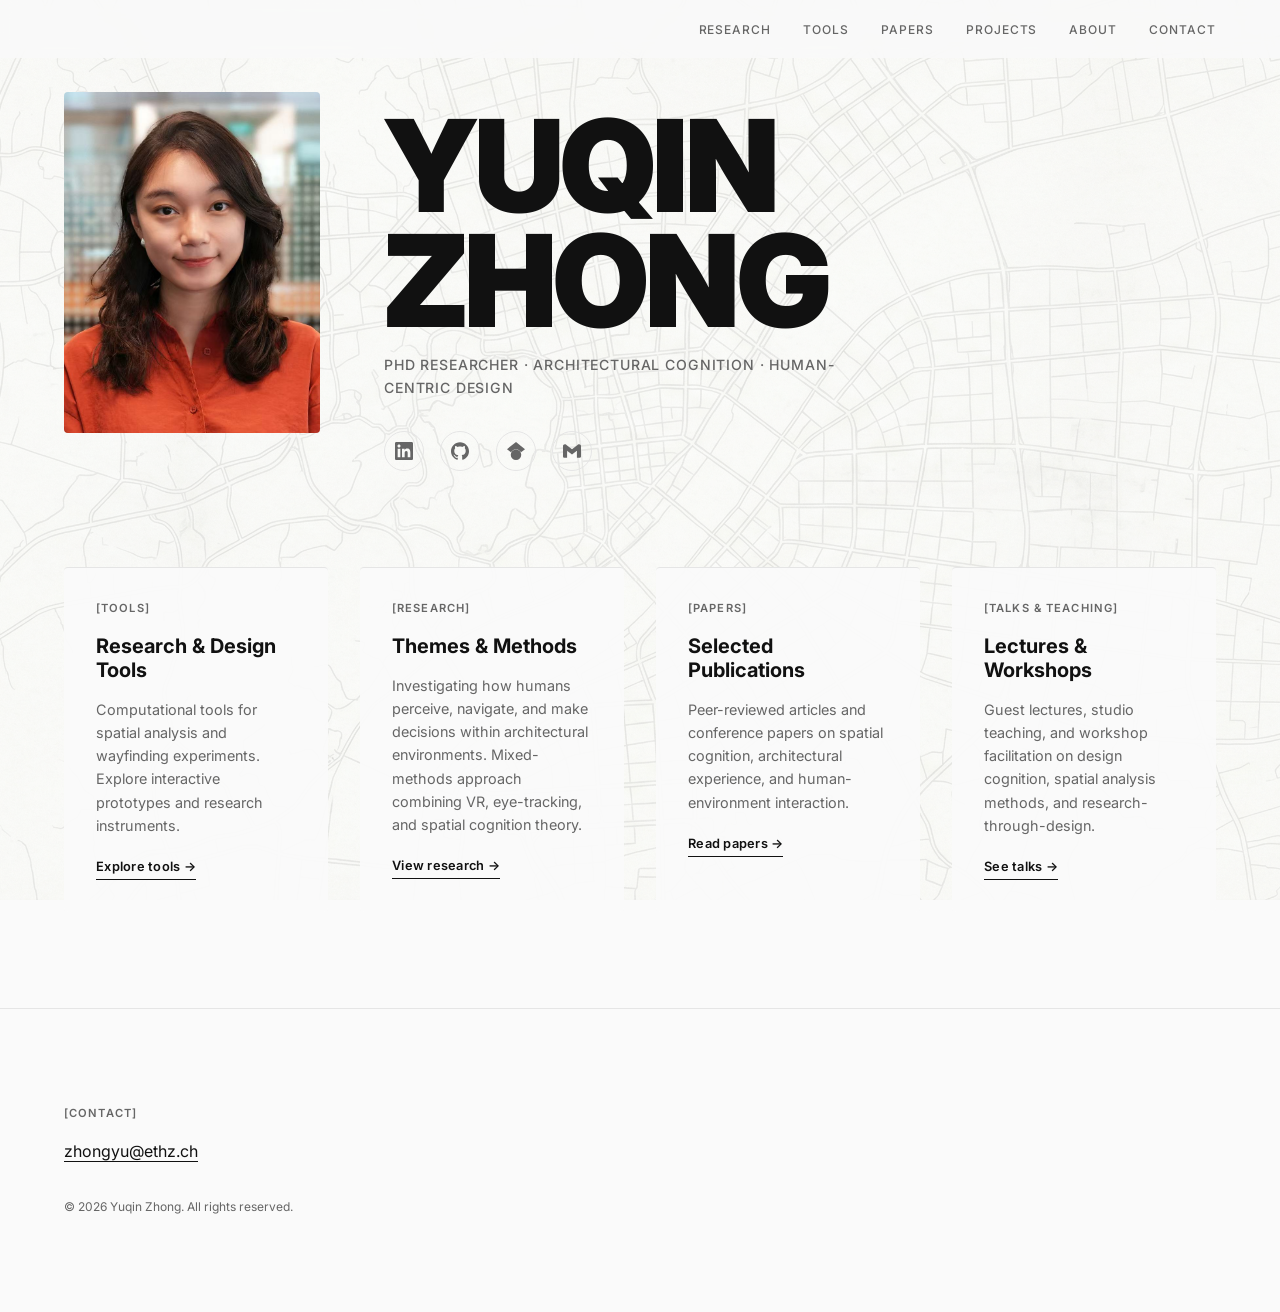
==== index.html @ dbccfb8b "Initial commit: Personal portfolio website" ====
<!DOCTYPE html>
<html lang="en">

<head>
    <meta charset="UTF-8">
    <meta name="viewport" content="width=device-width, initial-scale=1.0">
    <meta name="description"
        content="Yuqin Zhong — PhD Researcher in Architectural Cognition and Human-Centric Spatial Analysis">
    <title>Yuqin Zhong | PhD Researcher</title>

    <!-- Fonts -->
    <link rel="preconnect" href="https://fonts.googleapis.com">
    <link rel="preconnect" href="https://fonts.gstatic.com" crossorigin>
    <link href="https://fonts.googleapis.com/css2?family=Inter:wght@400;500;600;800;900&display=swap" rel="stylesheet">

    <link rel="stylesheet" href="styles.css">
</head>

<body>
    <!-- Map Background Overlay -->
    <div class="map-bg" aria-hidden="true"></div>

    <!-- Navigation -->
    <header class="site-header">
        <nav class="nav">
            <button class="nav-toggle" aria-label="Toggle navigation" aria-expanded="false">
                <span class="nav-toggle-bar"></span>
                <span class="nav-toggle-bar"></span>
                <span class="nav-toggle-bar"></span>
            </button>
            <ul class="nav-list">
                <li><a href="#research">Research</a></li>
                <li><a href="#tools">Tools</a></li>
                <li><a href="#papers">Papers</a></li>
                <li><a href="#projects">Projects</a></li>
                <li><a href="#about">About</a></li>
                <li><a href="#contact">Contact</a></li>
            </ul>
        </nav>
    </header>

    <!-- Hero Section -->
    <section class="hero">
        <div class="hero-content">
            <div class="hero-portrait">
                <img src="assets/portrait.jpg" alt="Yuqin Zhong portrait" class="portrait-img">
            </div>
            <div class="hero-text">
                <h1 class="hero-title">YUQIN<br>ZHONG</h1>
                <p class="hero-tagline">PhD Researcher · Architectural Cognition · Human-Centric Design</p>
                <!-- Social Links -->
                <div class="social-links">
                    <a href="https://www.linkedin.com/in/yuqin-zhong-539b4711b/" target="_blank" rel="noopener"
                        aria-label="LinkedIn" class="social-link">
                        <svg viewBox="0 0 24 24" fill="currentColor" width="20" height="20">
                            <path
                                d="M20.447 20.452h-3.554v-5.569c0-1.328-.027-3.037-1.852-3.037-1.853 0-2.136 1.445-2.136 2.939v5.667H9.351V9h3.414v1.561h.046c.477-.9 1.637-1.85 3.37-1.85 3.601 0 4.267 2.37 4.267 5.455v6.286zM5.337 7.433c-1.144 0-2.063-.926-2.063-2.065 0-1.138.92-2.063 2.063-2.063 1.14 0 2.064.925 2.064 2.063 0 1.139-.925 2.065-2.064 2.065zm1.782 13.019H3.555V9h3.564v11.452zM22.225 0H1.771C.792 0 0 .774 0 1.729v20.542C0 23.227.792 24 1.771 24h20.451C23.2 24 24 23.227 24 22.271V1.729C24 .774 23.2 0 22.222 0h.003z" />
                        </svg>
                    </a>
                    <a href="https://github.com/yuqin-z" target="_blank" rel="noopener" aria-label="GitHub"
                        class="social-link">
                        <svg viewBox="0 0 24 24" fill="currentColor" width="20" height="20">
                            <path
                                d="M12 .297c-6.63 0-12 5.373-12 12 0 5.303 3.438 9.8 8.205 11.385.6.113.82-.258.82-.577 0-.285-.01-1.04-.015-2.04-3.338.724-4.042-1.61-4.042-1.61C4.422 18.07 3.633 17.7 3.633 17.7c-1.087-.744.084-.729.084-.729 1.205.084 1.838 1.236 1.838 1.236 1.07 1.835 2.809 1.305 3.495.998.108-.776.417-1.305.76-1.605-2.665-.3-5.466-1.332-5.466-5.93 0-1.31.465-2.38 1.235-3.22-.135-.303-.54-1.523.105-3.176 0 0 1.005-.322 3.3 1.23.96-.267 1.98-.399 3-.405 1.02.006 2.04.138 3 .405 2.28-1.552 3.285-1.23 3.285-1.23.645 1.653.24 2.873.12 3.176.765.84 1.23 1.91 1.23 3.22 0 4.61-2.805 5.625-5.475 5.92.42.36.81 1.096.81 2.22 0 1.606-.015 2.896-.015 3.286 0 .315.21.69.825.57C20.565 22.092 24 17.592 24 12.297c0-6.627-5.373-12-12-12" />
                        </svg>
                    </a>
                    <a href="https://scholar.google.com/citations?user=FOmfnWUAAAAJ&hl=en" target="_blank"
                        rel="noopener" aria-label="Google Scholar" class="social-link">
                        <svg viewBox="0 0 24 24" fill="currentColor" width="20" height="20">
                            <path
                                d="M5.242 13.769L0 9.5 12 0l12 9.5-5.242 4.269C17.548 11.249 14.978 9.5 12 9.5c-2.977 0-5.548 1.748-6.758 4.269zM12 10a7 7 0 1 0 0 14 7 7 0 0 0 0-14z" />
                        </svg>
                    </a>
                    <a href="mailto:zhongyu@ethz.ch" aria-label="Email" class="social-link">
                        <svg viewBox="0 0 24 24" fill="currentColor" width="20" height="20">
                            <path
                                d="M24 5.457v13.909c0 .904-.732 1.636-1.636 1.636h-3.819V11.73L12 16.64l-6.545-4.91v9.273H1.636A1.636 1.636 0 0 1 0 19.366V5.457c0-2.023 2.309-3.178 3.927-1.964L5.455 4.64 12 9.548l6.545-4.91 1.528-1.145C21.69 2.28 24 3.434 24 5.457z" />
                        </svg>
                    </a>
                </div>
            </div>
        </div>
    </section>

    <!-- Content Grid -->
    <section class="content-section">
        <div class="content-grid">
            <!-- Tools -->
            <article class="card" id="tools">
                <span class="card-label">[Tools]</span>
                <h2 class="card-title">Research & Design Tools</h2>
                <p class="card-text">Computational tools for spatial analysis and wayfinding experiments. Explore
                    interactive prototypes and research instruments.</p>
                <a href="#" class="card-link">Explore tools →</a>
            </article>

            <!-- Research -->
            <article class="card" id="research">
                <span class="card-label">[Research]</span>
                <h2 class="card-title">Themes & Methods</h2>
                <p class="card-text">Investigating how humans perceive, navigate, and make decisions within
                    architectural environments. Mixed-methods approach combining VR, eye-tracking, and spatial cognition
                    theory.</p>
                <a href="#" class="card-link">View research →</a>
            </article>

            <!-- Papers -->
            <article class="card" id="papers">
                <span class="card-label">[Papers]</span>
                <h2 class="card-title">Selected Publications</h2>
                <p class="card-text">Peer-reviewed articles and conference papers on spatial cognition, architectural
                    experience, and human-environment interaction.</p>
                <a href="#" class="card-link">Read papers →</a>
            </article>

            <!-- Talks / Teaching -->
            <article class="card" id="projects">
                <span class="card-label">[Talks & Teaching]</span>
                <h2 class="card-title">Lectures & Workshops</h2>
                <p class="card-text">Guest lectures, studio teaching, and workshop facilitation on design cognition,
                    spatial analysis methods, and research-through-design.</p>
                <a href="#" class="card-link">See talks →</a>
            </article>
        </div>
    </section>

    <!-- Footer -->
    <footer class="site-footer" id="contact">
        <div class="footer-content">
            <span class="footer-label">[Contact]</span>
            <p class="footer-text">
                <a href="mailto:zhongyu@ethz.ch">zhongyu@ethz.ch</a>
            </p>
            <p class="footer-copyright">© 2026 Yuqin Zhong. All rights reserved.</p>
        </div>
    </footer>

    <script src="script.js"></script>
</body>

</html>
---- styles.css ----
/* ==========================================================================
   YUQIN ZHONG — ACADEMIC HOMEPAGE
   Brutalist / Swiss Editorial Design
   ========================================================================== */

/* --------------------------------------------------------------------------
   CSS CUSTOM PROPERTIES
   -------------------------------------------------------------------------- */
:root {
    /* Colors */
    --color-bg: #FAFAFA;
    --color-text: #111111;
    --color-text-muted: #666666;
    --color-divider: #E5E5E5;
    --color-accent: #111111;

    /* Typography */
    --font-primary: 'Inter', -apple-system, BlinkMacSystemFont, 'Segoe UI', Roboto, sans-serif;

    /* Spacing */
    --space-xs: 0.5rem;
    --space-sm: 1rem;
    --space-md: 2rem;
    --space-lg: 4rem;
    --space-xl: 6rem;

    /* Layout */
    --max-width: 1400px;
    --gutter: clamp(1.5rem, 5vw, 4rem);
}

/* --------------------------------------------------------------------------
   RESET & BASE
   -------------------------------------------------------------------------- */
*,
*::before,
*::after {
    box-sizing: border-box;
    margin: 0;
    padding: 0;
}

html {
    font-size: 16px;
    scroll-behavior: smooth;
}

body {
    font-family: var(--font-primary);
    font-size: 1rem;
    line-height: 1.6;
    color: var(--color-text);
    background-color: var(--color-bg);
    -webkit-font-smoothing: antialiased;
    -moz-osx-font-smoothing: grayscale;
    position: relative;
}

a {
    color: inherit;
    text-decoration: none;
}

img {
    max-width: 100%;
    height: auto;
    display: block;
}

/* --------------------------------------------------------------------------
   FULL-PAGE MAP BACKGROUND
   -------------------------------------------------------------------------- */
.map-bg {
    position: fixed;
    inset: 0;
    background-image: url('assets/map-texture.png');
    background-size: cover;
    background-position: center;
    background-repeat: no-repeat;
    opacity: 0.4;
    pointer-events: none;
    z-index: -1;
}

/* --------------------------------------------------------------------------
   HEADER & NAVIGATION
   -------------------------------------------------------------------------- */
.site-header {
    position: fixed;
    top: 0;
    right: 0;
    left: 0;
    z-index: 1000;
    padding: var(--space-sm) var(--gutter);
    background: rgba(250, 250, 250, 0.85);
    backdrop-filter: blur(8px);
}

.nav {
    display: flex;
    justify-content: flex-end;
    align-items: center;
    max-width: var(--max-width);
    margin: 0 auto;
}

.nav-list {
    display: flex;
    gap: var(--space-md);
    list-style: none;
}

.nav-list a {
    font-size: 0.75rem;
    font-weight: 500;
    letter-spacing: 0.08em;
    text-transform: uppercase;
    color: var(--color-text-muted);
    transition: color 0.2s ease;
}

.nav-list a:hover {
    color: var(--color-text);
}

/* Mobile nav toggle */
.nav-toggle {
    display: none;
    flex-direction: column;
    gap: 5px;
    background: none;
    border: none;
    cursor: pointer;
    padding: 8px;
}

.nav-toggle-bar {
    display: block;
    width: 24px;
    height: 2px;
    background: var(--color-text);
    transition: transform 0.3s ease, opacity 0.3s ease;
}

/* --------------------------------------------------------------------------
   HERO SECTION
   -------------------------------------------------------------------------- */
.hero {
    position: relative;
    padding: calc(60px + var(--space-md)) var(--gutter) var(--space-md);
}

.hero-content {
    display: flex;
    align-items: flex-start;
    gap: var(--space-lg);
    max-width: var(--max-width);
    margin: 0 auto;
}

.hero-portrait {
    flex-shrink: 0;
    width: 20vw;
    max-width: 280px;
    min-width: 160px;
}

.portrait-img {
    width: 100%;
    aspect-ratio: 3 / 4;
    object-fit: cover;
    border-radius: 4px;
    background: var(--color-divider);
}

.hero-text {
    flex: 1;
    padding-top: var(--space-sm);
}

.hero-title {
    font-size: clamp(3rem, 10vw, 8rem);
    font-weight: 900;
    line-height: 0.9;
    letter-spacing: -0.03em;
    margin-bottom: var(--space-sm);
}

.hero-tagline {
    font-size: clamp(0.8rem, 1.1vw, 0.95rem);
    font-weight: 500;
    letter-spacing: 0.06em;
    text-transform: uppercase;
    color: var(--color-text-muted);
    max-width: 500px;
    margin-bottom: var(--space-md);
}

/* --------------------------------------------------------------------------
   SOCIAL LINKS
   -------------------------------------------------------------------------- */
.social-links {
    display: flex;
    gap: var(--space-sm);
    margin-top: var(--space-sm);
}

.social-link {
    display: flex;
    align-items: center;
    justify-content: center;
    width: 40px;
    height: 40px;
    border-radius: 50%;
    background: transparent;
    border: 1px solid var(--color-divider);
    color: var(--color-text-muted);
    transition: all 0.2s ease;
}

.social-link:hover {
    background: var(--color-text);
    color: var(--color-bg);
    border-color: var(--color-text);
}

.social-link svg {
    width: 18px;
    height: 18px;
}

/* --------------------------------------------------------------------------
   CONTENT SECTION & GRID
   -------------------------------------------------------------------------- */
.content-section {
    position: relative;
    padding: var(--space-lg) var(--gutter) var(--space-xl);
}

.content-grid {
    display: grid;
    grid-template-columns: repeat(4, 1fr);
    gap: var(--space-md);
    max-width: var(--max-width);
    margin: 0 auto;
}

/* --------------------------------------------------------------------------
   CARDS
   -------------------------------------------------------------------------- */
.card {
    position: relative;
    padding: var(--space-md);
    background: rgba(250, 250, 250, 0.95);
    border-radius: 4px;
    border-top: 1px solid var(--color-divider);
    transition: transform 0.3s ease, box-shadow 0.3s ease;
}

.card:hover {
    transform: translateY(-4px);
    box-shadow: 0 12px 24px rgba(0, 0, 0, 0.1), 0 4px 8px rgba(0, 0, 0, 0.06);
}

.card-label {
    display: block;
    font-size: 0.7rem;
    font-weight: 600;
    letter-spacing: 0.1em;
    text-transform: uppercase;
    color: var(--color-text-muted);
    margin-bottom: var(--space-sm);
}

.card-title {
    font-size: 1.25rem;
    font-weight: 700;
    line-height: 1.2;
    margin-bottom: var(--space-sm);
    color: var(--color-text);
}

.card-text {
    font-size: 0.9rem;
    line-height: 1.6;
    color: var(--color-text-muted);
    margin-bottom: var(--space-sm);
}

.card-link {
    display: inline-block;
    font-size: 0.8rem;
    font-weight: 600;
    letter-spacing: 0.02em;
    color: var(--color-text);
    border-bottom: 1px solid var(--color-text);
    padding-bottom: 2px;
    transition: opacity 0.2s ease;
}

.card-link:hover {
    opacity: 0.6;
}

/* --------------------------------------------------------------------------
   FOOTER
   -------------------------------------------------------------------------- */
.site-footer {
    padding: var(--space-xl) var(--gutter);
    border-top: 1px solid var(--color-divider);
    background: rgba(250, 250, 250, 0.9);
}

.footer-content {
    max-width: var(--max-width);
    margin: 0 auto;
}

.footer-label {
    display: block;
    font-size: 0.7rem;
    font-weight: 600;
    letter-spacing: 0.1em;
    text-transform: uppercase;
    color: var(--color-text-muted);
    margin-bottom: var(--space-sm);
}

.footer-text {
    font-size: 1rem;
    margin-bottom: var(--space-xs);
}

.footer-text a {
    border-bottom: 1px solid var(--color-text);
    transition: opacity 0.2s ease;
}

.footer-text a:hover {
    opacity: 0.6;
}

.footer-copyright {
    font-size: 0.75rem;
    color: var(--color-text-muted);
    margin-top: var(--space-md);
}

/* --------------------------------------------------------------------------
   RESPONSIVE DESIGN
   -------------------------------------------------------------------------- */

/* Tablet */
@media (max-width: 1024px) {
    .content-grid {
        grid-template-columns: repeat(2, 1fr);
    }
}

/* Mobile */
@media (max-width: 768px) {
    .nav-toggle {
        display: flex;
    }

    .nav-list {
        position: fixed;
        top: 60px;
        right: 0;
        left: 0;
        flex-direction: column;
        gap: 0;
        background: var(--color-bg);
        border-bottom: 1px solid var(--color-divider);
        padding: var(--space-sm) var(--gutter);
        transform: translateY(-100%);
        opacity: 0;
        visibility: hidden;
        transition: transform 0.3s ease, opacity 0.3s ease, visibility 0.3s ease;
    }

    .nav-list.is-open {
        transform: translateY(0);
        opacity: 1;
        visibility: visible;
    }

    .nav-list li {
        padding: var(--space-sm) 0;
        border-bottom: 1px solid var(--color-divider);
    }

    .nav-list li:last-child {
        border-bottom: none;
    }

    .hero-content {
        flex-direction: column;
        align-items: flex-start;
    }

    .hero-portrait {
        width: 50%;
        max-width: 200px;
        order: 1;
    }

    .hero-text {
        order: 2;
        padding-top: 0;
    }

    .content-grid {
        grid-template-columns: 1fr;
    }
}

/* Small mobile */
@media (max-width: 480px) {
    .hero-title {
        font-size: clamp(2.5rem, 15vw, 4rem);
    }

    .hero-portrait {
        width: 60%;
    }

    .social-link {
        width: 36px;
        height: 36px;
    }

    .social-link svg {
        width: 16px;
        height: 16px;
    }
}
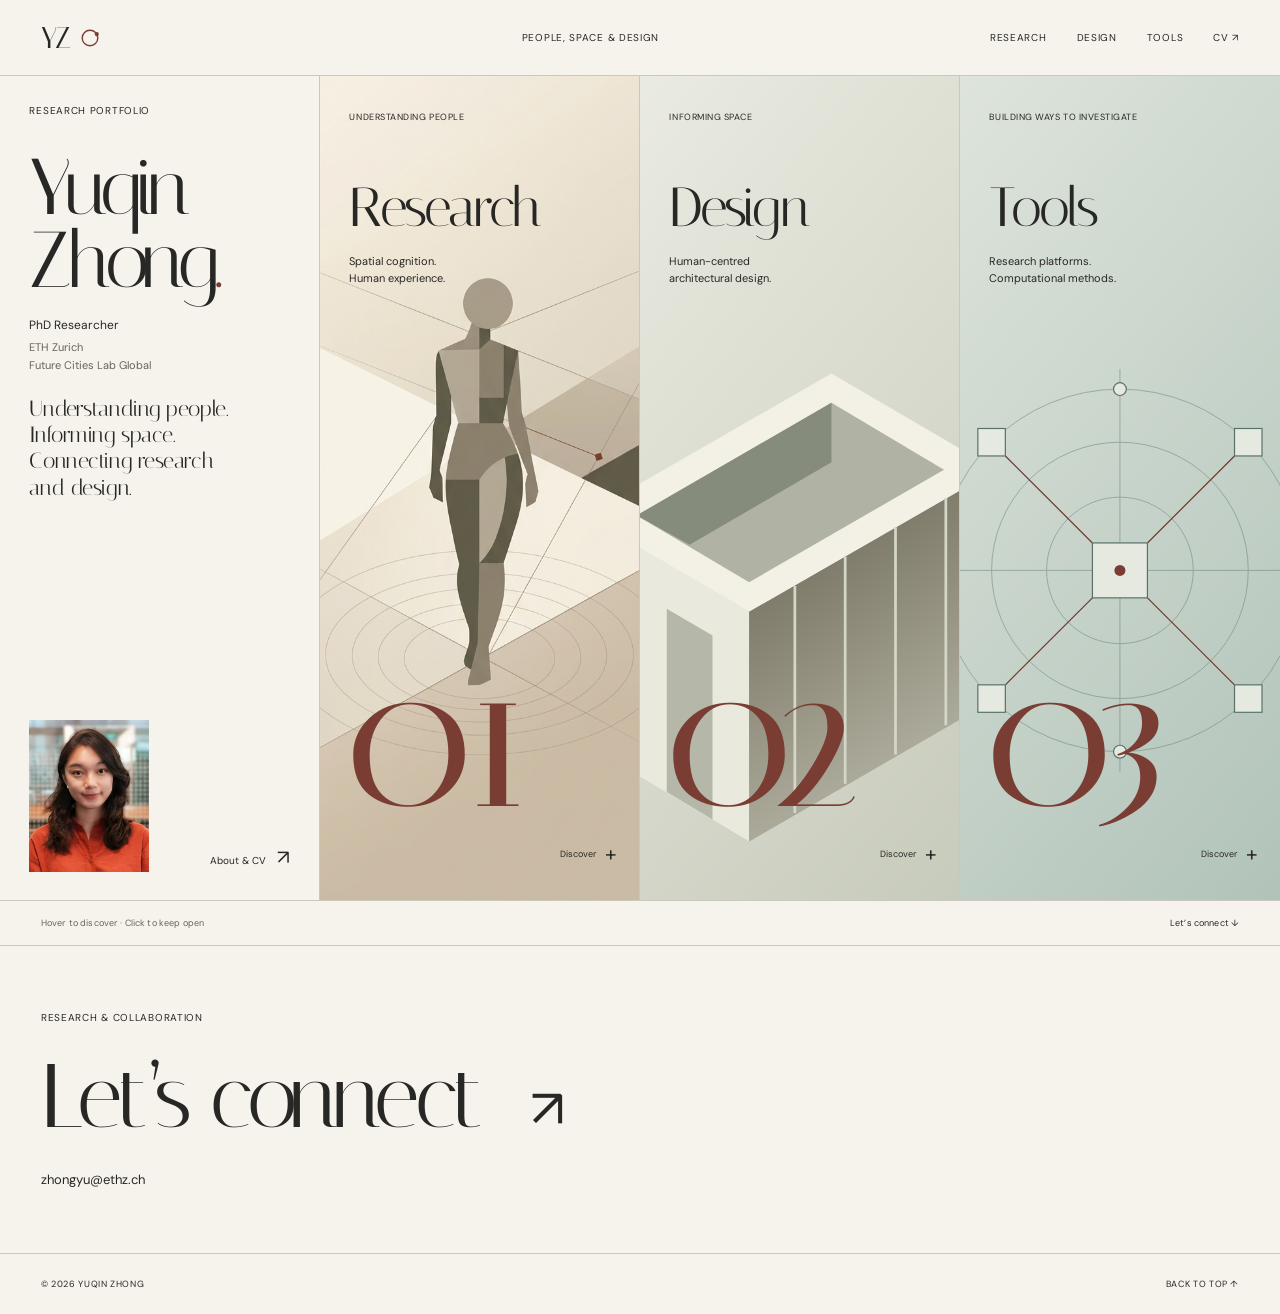
==== commit 1ef0e6fb: "Update portfolio layout, dedicated section tabs, abstract human-space illustration, and favicon" ====
--- a/index.html
+++ b/index.html
@@ -1,141 +1,8 @@
-<!DOCTYPE html>
-<html lang="en">
-
-<head>
-    <meta charset="UTF-8">
-    <meta name="viewport" content="width=device-width, initial-scale=1.0">
-    <meta name="description"
-        content="Yuqin Zhong — PhD Researcher in Architectural Cognition and Human-Centric Spatial Analysis">
-    <title>Yuqin Zhong | PhD Researcher</title>
-
-    <!-- Fonts -->
-    <link rel="preconnect" href="https://fonts.googleapis.com">
-    <link rel="preconnect" href="https://fonts.gstatic.com" crossorigin>
-    <link href="https://fonts.googleapis.com/css2?family=Inter:wght@400;500;600;800;900&display=swap" rel="stylesheet">
-
-    <link rel="stylesheet" href="styles.css">
-</head>
-
-<body>
-    <!-- Map Background Overlay -->
-    <div class="map-bg" aria-hidden="true"></div>
-
-    <!-- Navigation -->
-    <header class="site-header">
-        <nav class="nav">
-            <button class="nav-toggle" aria-label="Toggle navigation" aria-expanded="false">
-                <span class="nav-toggle-bar"></span>
-                <span class="nav-toggle-bar"></span>
-                <span class="nav-toggle-bar"></span>
-            </button>
-            <ul class="nav-list">
-                <li><a href="#research">Research</a></li>
-                <li><a href="#tools">Tools</a></li>
-                <li><a href="#papers">Papers</a></li>
-                <li><a href="#projects">Projects</a></li>
-                <li><a href="#about">About</a></li>
-                <li><a href="#contact">Contact</a></li>
-            </ul>
-        </nav>
-    </header>
-
-    <!-- Hero Section -->
-    <section class="hero">
-        <div class="hero-content">
-            <div class="hero-portrait">
-                <img src="assets/portrait.jpg" alt="Yuqin Zhong portrait" class="portrait-img">
-            </div>
-            <div class="hero-text">
-                <h1 class="hero-title">YUQIN<br>ZHONG</h1>
-                <p class="hero-tagline">PhD Researcher · Architectural Cognition · Human-Centric Design</p>
-                <!-- Social Links -->
-                <div class="social-links">
-                    <a href="https://www.linkedin.com/in/yuqin-zhong-539b4711b/" target="_blank" rel="noopener"
-                        aria-label="LinkedIn" class="social-link">
-                        <svg viewBox="0 0 24 24" fill="currentColor" width="20" height="20">
-                            <path
-                                d="M20.447 20.452h-3.554v-5.569c0-1.328-.027-3.037-1.852-3.037-1.853 0-2.136 1.445-2.136 2.939v5.667H9.351V9h3.414v1.561h.046c.477-.9 1.637-1.85 3.37-1.85 3.601 0 4.267 2.37 4.267 5.455v6.286zM5.337 7.433c-1.144 0-2.063-.926-2.063-2.065 0-1.138.92-2.063 2.063-2.063 1.14 0 2.064.925 2.064 2.063 0 1.139-.925 2.065-2.064 2.065zm1.782 13.019H3.555V9h3.564v11.452zM22.225 0H1.771C.792 0 0 .774 0 1.729v20.542C0 23.227.792 24 1.771 24h20.451C23.2 24 24 23.227 24 22.271V1.729C24 .774 23.2 0 22.222 0h.003z" />
-                        </svg>
-                    </a>
-                    <a href="https://github.com/yuqin-z" target="_blank" rel="noopener" aria-label="GitHub"
-                        class="social-link">
-                        <svg viewBox="0 0 24 24" fill="currentColor" width="20" height="20">
-                            <path
-                                d="M12 .297c-6.63 0-12 5.373-12 12 0 5.303 3.438 9.8 8.205 11.385.6.113.82-.258.82-.577 0-.285-.01-1.04-.015-2.04-3.338.724-4.042-1.61-4.042-1.61C4.422 18.07 3.633 17.7 3.633 17.7c-1.087-.744.084-.729.084-.729 1.205.084 1.838 1.236 1.838 1.236 1.07 1.835 2.809 1.305 3.495.998.108-.776.417-1.305.76-1.605-2.665-.3-5.466-1.332-5.466-5.93 0-1.31.465-2.38 1.235-3.22-.135-.303-.54-1.523.105-3.176 0 0 1.005-.322 3.3 1.23.96-.267 1.98-.399 3-.405 1.02.006 2.04.138 3 .405 2.28-1.552 3.285-1.23 3.285-1.23.645 1.653.24 2.873.12 3.176.765.84 1.23 1.91 1.23 3.22 0 4.61-2.805 5.625-5.475 5.92.42.36.81 1.096.81 2.22 0 1.606-.015 2.896-.015 3.286 0 .315.21.69.825.57C20.565 22.092 24 17.592 24 12.297c0-6.627-5.373-12-12-12" />
-                        </svg>
-                    </a>
-                    <a href="https://scholar.google.com/citations?user=FOmfnWUAAAAJ&hl=en" target="_blank"
-                        rel="noopener" aria-label="Google Scholar" class="social-link">
-                        <svg viewBox="0 0 24 24" fill="currentColor" width="20" height="20">
-                            <path
-                                d="M5.242 13.769L0 9.5 12 0l12 9.5-5.242 4.269C17.548 11.249 14.978 9.5 12 9.5c-2.977 0-5.548 1.748-6.758 4.269zM12 10a7 7 0 1 0 0 14 7 7 0 0 0 0-14z" />
-                        </svg>
-                    </a>
-                    <a href="mailto:zhongyu@ethz.ch" aria-label="Email" class="social-link">
-                        <svg viewBox="0 0 24 24" fill="currentColor" width="20" height="20">
-                            <path
-                                d="M24 5.457v13.909c0 .904-.732 1.636-1.636 1.636h-3.819V11.73L12 16.64l-6.545-4.91v9.273H1.636A1.636 1.636 0 0 1 0 19.366V5.457c0-2.023 2.309-3.178 3.927-1.964L5.455 4.64 12 9.548l6.545-4.91 1.528-1.145C21.69 2.28 24 3.434 24 5.457z" />
-                        </svg>
-                    </a>
-                </div>
-            </div>
-        </div>
-    </section>
-
-    <!-- Content Grid -->
-    <section class="content-section">
-        <div class="content-grid">
-            <!-- Tools -->
-            <article class="card" id="tools">
-                <span class="card-label">[Tools]</span>
-                <h2 class="card-title">Research & Design Tools</h2>
-                <p class="card-text">Computational tools for spatial analysis and wayfinding experiments. Explore
-                    interactive prototypes and research instruments.</p>
-                <a href="#" class="card-link">Explore tools →</a>
-            </article>
-
-            <!-- Research -->
-            <article class="card" id="research">
-                <span class="card-label">[Research]</span>
-                <h2 class="card-title">Themes & Methods</h2>
-                <p class="card-text">Investigating how humans perceive, navigate, and make decisions within
-                    architectural environments. Mixed-methods approach combining VR, eye-tracking, and spatial cognition
-                    theory.</p>
-                <a href="#" class="card-link">View research →</a>
-            </article>
-
-            <!-- Papers -->
-            <article class="card" id="papers">
-                <span class="card-label">[Papers]</span>
-                <h2 class="card-title">Selected Publications</h2>
-                <p class="card-text">Peer-reviewed articles and conference papers on spatial cognition, architectural
-                    experience, and human-environment interaction.</p>
-                <a href="#" class="card-link">Read papers →</a>
-            </article>
-
-            <!-- Talks / Teaching -->
-            <article class="card" id="projects">
-                <span class="card-label">[Talks & Teaching]</span>
-                <h2 class="card-title">Lectures & Workshops</h2>
-                <p class="card-text">Guest lectures, studio teaching, and workshop facilitation on design cognition,
-                    spatial analysis methods, and research-through-design.</p>
-                <a href="#" class="card-link">See talks →</a>
-            </article>
-        </div>
-    </section>
-
-    <!-- Footer -->
-    <footer class="site-footer" id="contact">
-        <div class="footer-content">
-            <span class="footer-label">[Contact]</span>
-            <p class="footer-text">
-                <a href="mailto:zhongyu@ethz.ch">zhongyu@ethz.ch</a>
-            </p>
-            <p class="footer-copyright">© 2026 Yuqin Zhong. All rights reserved.</p>
-        </div>
-    </footer>
-
-    <script src="script.js"></script>
-</body>
-
-</html>+<!DOCTYPE html><html lang="en"><head><meta charset="UTF-8"><meta name="viewport" content="width=device-width, initial-scale=1.0"><meta name="description" content="Yuqin Zhong — PhD researcher at ETH Zurich and Future Cities Lab Global. Spatial cognition, human behaviour and computational spatial analysis."><title>Yuqin Zhong — People, Space & Design</title><link rel="icon" type="image/svg+xml" href="assets/favicon.svg"><link rel="preconnect" href="https://fonts.googleapis.com"><link rel="preconnect" href="https://fonts.gstatic.com" crossorigin><link href="https://fonts.googleapis.com/css2?family=DM+Sans:wght@400;500;600&family=Italiana&display=swap" rel="stylesheet"><link rel="stylesheet" href="styles.css"><script src="script.js" defer></script></head><body><a class="skip-link" href="#panel-research">Skip to portfolio</a><header class="site-header"><a class="wordmark" href="index.html" aria-label="Yuqin Zhong, home">YZ<span class="mark-dot" aria-hidden="true"><img src="assets/favicon.svg" alt="" width="22" height="22"></span></a><span class="header-caption">People, space & design</span><nav aria-label="Main navigation"><a href="research.html">Research</a><a href="design.html">Design</a><a href="tools.html">Tools</a><a href="cv.html">CV ↗</a></nav></header><main id="top">
+<section class="project-grid" aria-label="Introduction and portfolio areas">
+<a class="identity-panel" href="cv.html" aria-label="Yuqin Zhong — introduction and CV"><span class="eyebrow">Research portfolio</span><h1>Yuqin<br>Zhong<span class="name-period">.</span></h1><p class="identity-role">PhD Researcher</p><p class="identity-affiliation">ETH Zurich<br>Future Cities Lab Global</p><p class="identity-intro">Understanding people.<br>Informing space.<br>Connecting research<br>and design.</p><div class="identity-bottom"><img src="assets/portrait.jpg" alt="Yuqin Zhong" width="130" height="164"><span>About & CV <span aria-hidden="true">↗</span></span></div></a>
+<details class="project project-research" id="panel-research"><summary aria-controls="research-overview"><img class="project-art" src="assets/editorial/human-study.png" alt="" width="600" height="900"><span class="project-heading"><span class="project-category">Understanding people</span><span class="project-title">Research</span><span class="project-subtitle">Spatial cognition.<br>Human experience.</span></span><span class="project-number" aria-hidden="true">01</span><span class="project-bottom"><span class="reveal-label">Discover <span class="toggle-symbol" aria-hidden="true">+</span></span></span></summary><div class="project-description" id="research-overview"><p class="detail-lead">How do people experience space?</p><p>Behavioural experiments, multimodal human-response data and computational spatial analysis.</p><div class="method-list"><span>PhD research projects</span><span>Pedestrian crowd distribution</span><span>Retail podia & the urban realm</span></div><a class="section-link" href="research.html">Explore research <span aria-hidden="true">↗</span></a></div></details>
+<details class="project project-design" id="panel-design"><summary aria-controls="design-overview"><img class="project-art" src="assets/editorial/practice.svg" alt="" width="600" height="900"><span class="project-heading"><span class="project-category">Informing space</span><span class="project-title">Design</span><span class="project-subtitle">Human-centred<br>architectural design.</span></span><span class="project-number" aria-hidden="true">02</span><span class="project-bottom"><span class="reveal-label">Discover <span class="toggle-symbol" aria-hidden="true">+</span></span></span></summary><div class="project-description" id="design-overview"><p class="detail-lead">Designing for human experience.</p><p>Computational architectural design and industry collaborations informed by human perception, wayfinding and spatial cognition.</p><div class="method-list"><span>UNStudio collaboration</span><span>WOHA collaboration</span><span>Master’s thesis</span></div><a class="section-link" href="design.html">Explore design <span aria-hidden="true">↗</span></a></div></details>
+<details class="project project-tools" id="panel-tools"><summary aria-controls="tools-overview"><img class="project-art" src="assets/editorial/taxonomy.svg" alt="" width="600" height="900"><span class="project-heading"><span class="project-category">Building ways to investigate</span><span class="project-title">Tools</span><span class="project-subtitle">Research platforms.<br>Computational methods.</span></span><span class="project-number" aria-hidden="true">03</span><span class="project-bottom"><span class="reveal-label">Discover <span class="toggle-symbol" aria-hidden="true">+</span></span></span></summary><div class="project-description" id="tools-overview"><p class="detail-lead">Tools for asking better questions.</p><p>Research platform development and simulation workflows for investigating human experience and evaluating spaces.</p><div class="method-list"><span>Move360 research platform</span><span>Pedestrian simulation workflow</span></div><a class="section-link" href="tools.html">Explore tools <span aria-hidden="true">↗</span></a></div></details>
+</section><div class="gallery-caption"><span class="interaction-hint">Hover to discover · Click to keep open</span><a href="#contact">Let’s connect ↓</a></div>
+</main><footer id="contact"><div class="contact-top"><span class="eyebrow">Research & collaboration</span><a class="contact-link" href="mailto:zhongyu@ethz.ch">Let’s connect <span aria-hidden="true">↗</span></a><a href="mailto:zhongyu@ethz.ch">zhongyu@ethz.ch</a></div><div class="footer-bottom"><span>© 2026 Yuqin Zhong</span><a href="#top">Back to top ↑</a></div></footer></body></html>
--- a/styles.css
+++ b/styles.css
@@ -1,437 +1,143 @@
-/* ==========================================================================
-   YUQIN ZHONG — ACADEMIC HOMEPAGE
-   Brutalist / Swiss Editorial Design
-   ========================================================================== */
+:root {
+  --paper:#f6f3ed; --ink:#272725; --muted:#66635d; --line:#ccc7be;
+  --accent:#793d33; --serif:'Italiana',Georgia,serif; --sans:'DM Sans',Arial,sans-serif;
+  --gutter:clamp(22px,3.2vw,60px);
+}
+*{box-sizing:border-box}
+html{scroll-behavior:smooth;scroll-padding-top:25px}
+body{margin:0;background:var(--paper);color:var(--ink);font-family:var(--sans);-webkit-font-smoothing:antialiased}
+a{color:inherit;text-decoration:none} a,summary{-webkit-tap-highlight-color:transparent}
+a:focus-visible,summary:focus-visible{outline:2px solid var(--accent);outline-offset:5px}
+a:hover{text-decoration:underline;text-underline-offset:5px}
+img{display:block;max-width:100%} p,h1,h2,h3{margin:0}
+::selection{background:#d8b7a7}
+.skip-link{position:absolute;top:-80px;left:20px;z-index:20;padding:15px;background:var(--paper)}
+.skip-link:focus{top:12px}
+.site-header{height:76px;display:flex;align-items:center;justify-content:space-between;gap:24px;padding:14px var(--gutter);border-bottom:1px solid var(--line)}
+.wordmark{font-family:var(--serif);font-size:30px;letter-spacing:-2px;display:flex;align-items:center;gap:10px}
+.wordmark:hover{text-decoration:none}
+.mark-dot{display:inline-flex;width:22px;height:22px;color:var(--accent)}
+.mark-dot img,.mark-dot svg{width:100%;height:100%;display:block}
+.header-caption,nav,.eyebrow,.project-category,.gallery-caption,.footer-bottom,.item-index,.status-label,.back-link{font-size:10px;letter-spacing:.07em;text-transform:uppercase}
+nav{display:flex;gap:30px}nav a[aria-current="page"]{color:var(--accent);text-decoration:underline;text-underline-offset:5px}.header-caption{margin-left:90px}
+.project-grid{display:grid;grid-template-columns:repeat(4,minmax(0,1fr))}
+.identity-panel,.project{position:relative;min-height:650px;height:calc(100svh - 76px);max-height:1100px;border-right:1px solid var(--line);overflow:hidden}
+.identity-panel{padding:35px clamp(20px,2.3vw,42px);display:flex;flex-direction:column;align-items:flex-start;transition:background .3s}
+.identity-panel:hover{text-decoration:none;background:#eee8df}
+.identity-panel:focus-visible{outline-offset:-7px}
+.identity-panel h1{font-family:var(--serif);font-size:clamp(65px,6.7vw,120px);font-weight:400;line-height:.92;letter-spacing:-.06em;margin-top:60px}
+.name-period{color:var(--accent)}
+.identity-role{font-size:12px;margin-top:27px}
+.identity-affiliation{font-size:11px;line-height:1.6;color:var(--muted);margin-top:6px}
+.identity-intro{font-family:var(--serif);font-size:clamp(20px,1.8vw,31px);line-height:1.2;letter-spacing:-.02em;margin-top:36px}
+.identity-bottom{display:flex;align-items:flex-end;justify-content:space-between;gap:15px;width:100%;margin-top:auto;padding-top:28px;font-size:10px}
+.identity-bottom img{width:65px;height:83px;object-fit:cover;filter:grayscale(1);opacity:.85}
+.identity-bottom span span{font-size:20px;margin-left:8px}
+.project{isolation:isolate;--panel:#e4dace;background:var(--panel)}
+.project:last-child{border-right:0}
+.project-design{--panel:#e2e3da}.project-tools{--panel:#d7dfd9}
+.project summary{list-style:none;position:absolute;inset:0;cursor:pointer;z-index:2}
+.project summary::-webkit-details-marker{display:none}
+.project summary:focus-visible{outline:3px solid var(--accent);outline-offset:-7px}
+.project-art{position:absolute;width:100%;height:100%;object-fit:cover;transition:opacity .4s,transform .8s}
+.project-heading{position:absolute;top:35px;left:clamp(20px,2.3vw,42px);right:20px;display:block;z-index:2}
+.project-category{display:block;margin-bottom:57px;font-size:9px;letter-spacing:.06em}
+.project-title{font-family:var(--serif);font-size:clamp(40px,4.3vw,76px);font-weight:400;letter-spacing:-.05em;line-height:1;display:block}
+.project-subtitle{font-size:11px;line-height:1.5;display:block;margin-top:18px}
+.project-number{position:absolute;left:clamp(17px,1.8vw,36px);bottom:60px;font-family:var(--serif);font-size:clamp(140px,16vw,290px);letter-spacing:-.09em;line-height:1;color:var(--accent);transition:opacity .3s,transform .5s}
+.project-bottom{position:absolute;bottom:32px;left:clamp(20px,2.3vw,42px);right:22px;display:flex;align-items:center;justify-content:flex-end;gap:12px;font-size:9px}
+.art-note{font-size:8px;letter-spacing:.03em}.reveal-label{display:flex;align-items:center;gap:8px;white-space:nowrap}.toggle-symbol{font-size:21px;font-weight:400}
+.project-description{position:relative;z-index:3;margin:0;padding:245px clamp(20px,2.3vw,42px) 85px;pointer-events:none;font-size:13px;line-height:1.65;animation:reveal .35s ease both}
+.detail-lead{font-family:Georgia,serif;font-size:clamp(22px,1.9vw,32px);line-height:1.18;letter-spacing:-.035em;margin-bottom:20px}
+.method-list{margin-top:28px;display:flex;flex-direction:column;font-size:10px;letter-spacing:.01em}
+.method-list span{border-top:1px solid #bfb8ad;padding:8px 0}
+.section-link{pointer-events:auto;display:flex;justify-content:space-between;align-items:center;gap:15px;font-size:11px;margin-top:27px;border-bottom:1px solid var(--ink);padding-bottom:7px}
+.section-link span{font-size:20px}
+.project[open] .project-art{opacity:.06;transform:scale(1.03)}
+.project[open] .project-number{opacity:0;transform:translateY(20px)}
+.project[open] .art-note{visibility:hidden}
+.project[open] .toggle-symbol{transform:rotate(45deg)}
+.gallery-caption{padding:16px var(--gutter);border-top:1px solid var(--line);border-bottom:1px solid var(--line);display:flex;align-items:center;justify-content:space-between;gap:20px;color:var(--muted);font-size:9px;text-transform:none;letter-spacing:.015em}
+.gallery-caption a{color:var(--ink)}
+.work-section{display:grid;grid-template-columns:1fr 1.45fr;gap:100px;padding:85px var(--gutter);border-bottom:1px solid var(--line);align-items:start}
+.section-intro{position:sticky;top:36px;align-self:start}
+.section-intro .back-link{display:block;margin-bottom:32px;color:var(--muted)}
+.section-intro h1,.section-intro h2{font-family:var(--serif);font-size:clamp(42px,4.3vw,72px);font-weight:400;letter-spacing:-.04em;line-height:1.06;margin-top:30px}
+.section-intro>p{font-size:13px;line-height:1.8;max-width:300px;margin-top:25px;color:var(--muted)}
+.project-nav{margin-top:40px;display:flex;flex-direction:column;max-width:340px;border-bottom:1px solid var(--line)}
+.project-nav a{display:grid;grid-template-columns:36px 1fr;gap:12px;align-items:baseline;padding:11px 0;border-top:1px solid var(--line);font-size:12px;line-height:1.45;color:var(--muted);transition:color .2s,padding-left .2s}
+.project-nav a span:first-child{font-size:10px;letter-spacing:.07em;color:var(--accent)}
+.project-nav a:hover,.project-nav a[aria-current="location"]{color:var(--ink);text-decoration:none;padding-left:6px}
+.project-nav a[aria-current="location"] span:last-child{font-weight:500}
+.work-list article{display:flex;gap:25px;padding:27px 0;border-top:1px solid var(--line);scroll-margin-top:36px}
+.work-list article:first-child{padding-top:0;border-top:0}
+.item-index{color:var(--accent);padding-top:5px;white-space:nowrap}
+.work-list h2,.work-list h3{font-family:var(--serif);font-size:32px;font-weight:400;line-height:1.1;letter-spacing:-.025em}
+.work-list p{max-width:500px;font-size:14px;line-height:1.8;margin-top:13px}
+.work-list .item-subtitle{font-size:11px;color:var(--accent);margin-top:8px}
+.work-list .item-note{font-size:11px;color:var(--muted)}
+.status-label{display:inline-block;font-size:8px;border:1px solid var(--line);padding:4px 8px;margin-top:15px}
+.contact-top{display:flex;flex-direction:column;align-items:flex-start;padding:65px var(--gutter);gap:24px}
+.contact-link{font-family:var(--serif);font-size:clamp(46px,7vw,110px);line-height:1.1;letter-spacing:-.05em}
+.contact-link span{font-family:var(--sans);font-size:.6em;margin-left:30px}
+.contact-top>a:last-child{font-size:13px}
+.footer-bottom{padding:24px var(--gutter);border-top:1px solid var(--line);display:flex;justify-content:space-between;gap:20px;font-size:9px}
+.cv-main{max-width:1150px;margin:auto;padding:45px var(--gutter) 70px}
+.back-link{display:inline-block;margin-bottom:60px}
+.cv-header{display:flex;justify-content:space-between;align-items:center;gap:40px;margin-bottom:70px}
+.cv-header h1{font-family:var(--serif);font-size:clamp(55px,6.5vw,100px);font-weight:400;letter-spacing:-.05em;margin:20px 0}
+.cv-header p{font-size:14px;line-height:1.8}
+.cv-header img{width:170px;height:220px;object-fit:cover;filter:saturate(.6)}
+.cv-section{display:grid;grid-template-columns:1fr 2fr;gap:40px;border-top:1px solid var(--line);padding:30px 0;font-size:14px;line-height:1.9}
+.cv-section h2{font-family:var(--serif);font-size:30px;font-weight:400;line-height:1.2}
+.cv-section p+p{margin-top:15px}.cv-section ul{margin:0;padding-left:18px}
+.cv-links{display:flex;align-items:flex-start;flex-direction:column;gap:10px}
+.draft-note{border-top:1px solid var(--line);padding-top:25px;font-size:11px;color:var(--muted);line-height:1.7}
+@keyframes reveal{from{opacity:0;transform:translateY(8px)}to{opacity:1;transform:translateY(0)}}
+@media(min-width:1600px){.project-description{padding-top:330px;font-size:15px}.project-category{font-size:11px}.project-subtitle{font-size:13px}.project-bottom{font-size:11px}.art-note{font-size:10px}.identity-role{font-size:15px}.identity-affiliation{font-size:13px}.method-list{font-size:12px}}
+@media(max-width:1100px){.project-grid{grid-template-columns:repeat(2,minmax(0,1fr))}.identity-panel,.project{height:700px;min-height:700px;border-bottom:1px solid var(--line)}.project:nth-child(2){border-right:0}.identity-panel h1{font-size:95px}.identity-intro{font-size:27px}.project-title{font-size:65px}.project-number{font-size:230px}.project-description{padding-top:260px;font-size:14px}.project-heading{left:30px}.project-description{padding-left:30px;padding-right:30px}.project-bottom{left:30px}.detail-lead{font-size:28px}.header-caption{margin-left:0}.work-section{gap:50px}.gallery-caption>span:nth-child(2){max-width:200px;line-height:1.6}}
+@media(max-width:640px){.site-header{height:70px;gap:12px}.header-caption{display:none}nav{gap:15px;font-size:9px}.wordmark{font-size:25px;gap:8px}.mark-dot{width:18px;height:18px}.project-grid{grid-template-columns:1fr}.identity-panel,.project{border-right:0;height:650px;min-height:650px}.identity-panel{height:calc(100svh - 70px);min-height:600px}.identity-panel h1{font-size:100px;margin-top:45px}.identity-intro{font-size:27px;margin-top:25px}.identity-role{font-size:14px}.identity-affiliation{font-size:12px}.identity-bottom img{width:60px;height:76px}.project-title{font-size:67px}.project-category{font-size:10px;margin-bottom:45px}.project-subtitle{font-size:12px}.project-description{padding-top:240px;max-width:520px}.project-number{font-size:230px}.project-bottom{font-size:11px}.art-note{font-size:9px}.project-art{object-position:center 58%}.gallery-caption{flex-wrap:wrap;font-size:10px}.gallery-caption>span:nth-child(2){max-width:none;order:3;width:100%}.work-section{grid-template-columns:1fr;gap:35px;padding-top:50px;padding-bottom:50px}.section-intro{position:static}.project-nav{max-width:none;margin-top:28px}.section-intro h1,.section-intro h2{font-size:47px;margin-top:20px}.section-intro>p{max-width:none}.work-list h2,.work-list h3{font-size:29px}.work-list article{gap:17px}.work-list p{font-size:13px}.contact-top{padding-top:45px;padding-bottom:45px}.footer-bottom{font-size:8px}.cv-header{align-items:flex-start;gap:20px}.cv-header h1{font-size:52px}.cv-header img{width:80px;height:105px;margin-top:30px}.cv-header p{font-size:12px}.cv-section{grid-template-columns:1fr;gap:20px}.back-link{margin-bottom:35px}}
+@media(prefers-reduced-motion:reduce){html{scroll-behavior:auto}*,*::before,*::after{animation:none!important;transition:none!important}}
 
-/* --------------------------------------------------------------------------
-   CSS CUSTOM PROPERTIES
-   -------------------------------------------------------------------------- */
-:root {
-    /* Colors */
-    --color-bg: #FAFAFA;
-    --color-text: #111111;
-    --color-text-muted: #666666;
-    --color-divider: #E5E5E5;
-    --color-accent: #111111;
-
-    /* Typography */
-    --font-primary: 'Inter', -apple-system, BlinkMacSystemFont, 'Segoe UI', Roboto, sans-serif;
-
-    /* Spacing */
-    --space-xs: 0.5rem;
-    --space-sm: 1rem;
-    --space-md: 2rem;
-    --space-lg: 4rem;
-    --space-xl: 6rem;
-
-    /* Layout */
-    --max-width: 1400px;
-    --gutter: clamp(1.5rem, 5vw, 4rem);
-}
-
-/* --------------------------------------------------------------------------
-   RESET & BASE
-   -------------------------------------------------------------------------- */
-*,
-*::before,
-*::after {
-    box-sizing: border-box;
-    margin: 0;
-    padding: 0;
-}
-
-html {
-    font-size: 16px;
-    scroll-behavior: smooth;
-}
-
-body {
-    font-family: var(--font-primary);
-    font-size: 1rem;
-    line-height: 1.6;
-    color: var(--color-text);
-    background-color: var(--color-bg);
-    -webkit-font-smoothing: antialiased;
-    -moz-osx-font-smoothing: grayscale;
-    position: relative;
-}
-
-a {
-    color: inherit;
-    text-decoration: none;
-}
-
-img {
-    max-width: 100%;
-    height: auto;
-    display: block;
-}
-
-/* --------------------------------------------------------------------------
-   FULL-PAGE MAP BACKGROUND
-   -------------------------------------------------------------------------- */
-.map-bg {
-    position: fixed;
-    inset: 0;
-    background-image: url('assets/map-texture.png');
-    background-size: cover;
-    background-position: center;
-    background-repeat: no-repeat;
-    opacity: 0.4;
-    pointer-events: none;
-    z-index: -1;
-}
-
-/* --------------------------------------------------------------------------
-   HEADER & NAVIGATION
-   -------------------------------------------------------------------------- */
-.site-header {
-    position: fixed;
-    top: 0;
-    right: 0;
-    left: 0;
-    z-index: 1000;
-    padding: var(--space-sm) var(--gutter);
-    background: rgba(250, 250, 250, 0.85);
-    backdrop-filter: blur(8px);
-}
-
-.nav {
-    display: flex;
-    justify-content: flex-end;
-    align-items: center;
-    max-width: var(--max-width);
-    margin: 0 auto;
-}
-
-.nav-list {
-    display: flex;
-    gap: var(--space-md);
-    list-style: none;
-}
-
-.nav-list a {
-    font-size: 0.75rem;
-    font-weight: 500;
-    letter-spacing: 0.08em;
-    text-transform: uppercase;
-    color: var(--color-text-muted);
-    transition: color 0.2s ease;
-}
-
-.nav-list a:hover {
-    color: var(--color-text);
-}
-
-/* Mobile nav toggle */
-.nav-toggle {
-    display: none;
-    flex-direction: column;
-    gap: 5px;
-    background: none;
-    border: none;
-    cursor: pointer;
-    padding: 8px;
-}
-
-.nav-toggle-bar {
-    display: block;
-    width: 24px;
-    height: 2px;
-    background: var(--color-text);
-    transition: transform 0.3s ease, opacity 0.3s ease;
-}
-
-/* --------------------------------------------------------------------------
-   HERO SECTION
-   -------------------------------------------------------------------------- */
-.hero {
-    position: relative;
-    padding: calc(60px + var(--space-md)) var(--gutter) var(--space-md);
-}
-
-.hero-content {
-    display: flex;
-    align-items: flex-start;
-    gap: var(--space-lg);
-    max-width: var(--max-width);
-    margin: 0 auto;
-}
-
-.hero-portrait {
-    flex-shrink: 0;
-    width: 20vw;
-    max-width: 280px;
-    min-width: 160px;
-}
-
-.portrait-img {
-    width: 100%;
-    aspect-ratio: 3 / 4;
-    object-fit: cover;
-    border-radius: 4px;
-    background: var(--color-divider);
-}
-
-.hero-text {
-    flex: 1;
-    padding-top: var(--space-sm);
-}
-
-.hero-title {
-    font-size: clamp(3rem, 10vw, 8rem);
-    font-weight: 900;
-    line-height: 0.9;
-    letter-spacing: -0.03em;
-    margin-bottom: var(--space-sm);
-}
-
-.hero-tagline {
-    font-size: clamp(0.8rem, 1.1vw, 0.95rem);
-    font-weight: 500;
-    letter-spacing: 0.06em;
-    text-transform: uppercase;
-    color: var(--color-text-muted);
-    max-width: 500px;
-    margin-bottom: var(--space-md);
-}
-
-/* --------------------------------------------------------------------------
-   SOCIAL LINKS
-   -------------------------------------------------------------------------- */
-.social-links {
-    display: flex;
-    gap: var(--space-sm);
-    margin-top: var(--space-sm);
-}
-
-.social-link {
-    display: flex;
-    align-items: center;
-    justify-content: center;
-    width: 40px;
-    height: 40px;
-    border-radius: 50%;
-    background: transparent;
-    border: 1px solid var(--color-divider);
-    color: var(--color-text-muted);
-    transition: all 0.2s ease;
-}
-
-.social-link:hover {
-    background: var(--color-text);
-    color: var(--color-bg);
-    border-color: var(--color-text);
-}
-
-.social-link svg {
-    width: 18px;
-    height: 18px;
-}
-
-/* --------------------------------------------------------------------------
-   CONTENT SECTION & GRID
-   -------------------------------------------------------------------------- */
-.content-section {
-    position: relative;
-    padding: var(--space-lg) var(--gutter) var(--space-xl);
-}
-
-.content-grid {
-    display: grid;
-    grid-template-columns: repeat(4, 1fr);
-    gap: var(--space-md);
-    max-width: var(--max-width);
-    margin: 0 auto;
-}
-
-/* --------------------------------------------------------------------------
-   CARDS
-   -------------------------------------------------------------------------- */
-.card {
-    position: relative;
-    padding: var(--space-md);
-    background: rgba(250, 250, 250, 0.95);
-    border-radius: 4px;
-    border-top: 1px solid var(--color-divider);
-    transition: transform 0.3s ease, box-shadow 0.3s ease;
-}
-
-.card:hover {
-    transform: translateY(-4px);
-    box-shadow: 0 12px 24px rgba(0, 0, 0, 0.1), 0 4px 8px rgba(0, 0, 0, 0.06);
-}
-
-.card-label {
-    display: block;
-    font-size: 0.7rem;
-    font-weight: 600;
-    letter-spacing: 0.1em;
-    text-transform: uppercase;
-    color: var(--color-text-muted);
-    margin-bottom: var(--space-sm);
-}
-
-.card-title {
-    font-size: 1.25rem;
-    font-weight: 700;
-    line-height: 1.2;
-    margin-bottom: var(--space-sm);
-    color: var(--color-text);
-}
-
-.card-text {
-    font-size: 0.9rem;
-    line-height: 1.6;
-    color: var(--color-text-muted);
-    margin-bottom: var(--space-sm);
-}
-
-.card-link {
-    display: inline-block;
-    font-size: 0.8rem;
-    font-weight: 600;
-    letter-spacing: 0.02em;
-    color: var(--color-text);
-    border-bottom: 1px solid var(--color-text);
-    padding-bottom: 2px;
-    transition: opacity 0.2s ease;
-}
-
-.card-link:hover {
-    opacity: 0.6;
-}
-
-/* --------------------------------------------------------------------------
-   FOOTER
-   -------------------------------------------------------------------------- */
-.site-footer {
-    padding: var(--space-xl) var(--gutter);
-    border-top: 1px solid var(--color-divider);
-    background: rgba(250, 250, 250, 0.9);
-}
-
-.footer-content {
-    max-width: var(--max-width);
-    margin: 0 auto;
-}
-
-.footer-label {
-    display: block;
-    font-size: 0.7rem;
-    font-weight: 600;
-    letter-spacing: 0.1em;
-    text-transform: uppercase;
-    color: var(--color-text-muted);
-    margin-bottom: var(--space-sm);
-}
-
-.footer-text {
-    font-size: 1rem;
-    margin-bottom: var(--space-xs);
-}
-
-.footer-text a {
-    border-bottom: 1px solid var(--color-text);
-    transition: opacity 0.2s ease;
-}
-
-.footer-text a:hover {
-    opacity: 0.6;
-}
-
-.footer-copyright {
-    font-size: 0.75rem;
-    color: var(--color-text-muted);
-    margin-top: var(--space-md);
-}
-
-/* --------------------------------------------------------------------------
-   RESPONSIVE DESIGN
-   -------------------------------------------------------------------------- */
-
-/* Tablet */
-@media (max-width: 1024px) {
-    .content-grid {
-        grid-template-columns: repeat(2, 1fr);
-    }
-}
-
-/* Mobile */
-@media (max-width: 768px) {
-    .nav-toggle {
-        display: flex;
-    }
-
-    .nav-list {
-        position: fixed;
-        top: 60px;
-        right: 0;
-        left: 0;
-        flex-direction: column;
-        gap: 0;
-        background: var(--color-bg);
-        border-bottom: 1px solid var(--color-divider);
-        padding: var(--space-sm) var(--gutter);
-        transform: translateY(-100%);
-        opacity: 0;
-        visibility: hidden;
-        transition: transform 0.3s ease, opacity 0.3s ease, visibility 0.3s ease;
-    }
-
-    .nav-list.is-open {
-        transform: translateY(0);
-        opacity: 1;
-        visibility: visible;
-    }
-
-    .nav-list li {
-        padding: var(--space-sm) 0;
-        border-bottom: 1px solid var(--color-divider);
-    }
-
-    .nav-list li:last-child {
-        border-bottom: none;
-    }
-
-    .hero-content {
-        flex-direction: column;
-        align-items: flex-start;
-    }
-
-    .hero-portrait {
-        width: 50%;
-        max-width: 200px;
-        order: 1;
-    }
-
-    .hero-text {
-        order: 2;
-        padding-top: 0;
-    }
-
-    .content-grid {
-        grid-template-columns: 1fr;
-    }
-}
-
-/* Small mobile */
-@media (max-width: 480px) {
-    .hero-title {
-        font-size: clamp(2.5rem, 15vw, 4rem);
-    }
-
-    .hero-portrait {
-        width: 60%;
-    }
-
-    .social-link {
-        width: 36px;
-        height: 36px;
-    }
-
-    .social-link svg {
-        width: 16px;
-        height: 16px;
-    }
-}+/* Portrait and project-content refinement */
+.identity-panel{padding-top:28px;padding-bottom:28px}
+.identity-panel h1{font-size:clamp(62px,6.2vw,110px);margin-top:34px}
+.identity-role{margin-top:20px}
+.identity-intro{margin-top:22px;font-size:clamp(20px,1.7vw,29px)}
+.identity-bottom{padding-top:18px}
+.identity-bottom img{width:120px;height:152px;flex-shrink:0;filter:none;opacity:1}
+.identity-bottom>span{line-height:1.5}
+.cv-header img{width:220px;height:285px;filter:none}
+.portfolio-entry>div{min-width:0;flex:1}
+.image-placeholder{position:relative;min-height:175px;margin-top:24px;background:#ece8e0;border:1px solid #d9d3c8;display:flex;align-items:center;justify-content:center;gap:20px;color:#6e685f}
+.image-placeholder>span{font-family:var(--serif);font-size:55px;color:#b9b1a3;letter-spacing:-.06em}
+.image-placeholder small{font-size:10px;letter-spacing:.03em}
+.project-links,.paper-link{display:flex;flex-wrap:wrap;gap:10px 22px;font-size:11px;margin-top:17px;line-height:1.7}
+.project-links:empty{display:none}
+.project-links a,.paper-link a{border-bottom:1px solid var(--line);padding-bottom:3px}
+.project-media{margin-top:24px;display:flex;flex-direction:column;gap:16px}
+.project-media .image-placeholder{margin-top:0}
+.project-media img,.project-media video{width:100%;height:auto;border:1px solid #d9d3c8;background:#ece8e0}
+.cv-index{display:flex;flex-wrap:wrap;gap:12px 24px;padding:20px 0;border-top:1px solid var(--line);font-size:9px;line-height:1.8}
+.cv-header .cv-location{font-size:11px;color:var(--muted);margin-top:15px}
+.cv-section-body{min-width:0}
+.cv-entry+.cv-entry{margin-top:30px;padding-top:25px;border-top:1px solid #e0dbd2}
+.cv-entry-heading{display:flex;justify-content:space-between;align-items:baseline;gap:18px}
+.cv-entry h3,.cv-section-body>h3{font-size:16px;font-weight:500;line-height:1.5}
+.cv-date{font-size:11px;color:var(--accent);white-space:nowrap}
+.cv-entry .cv-organisation{font-size:12px;color:var(--muted);line-height:1.7;margin-top:7px;margin-bottom:12px}
+.cv-entry h4{font-family:Georgia,serif;font-weight:400;font-size:17px;line-height:1.5;margin:27px 0 12px}
+.cv-entry li{margin-bottom:10px}
+.cv-entry p{font-size:13px;line-height:1.85}
+.cv-section-body>h3:not(:first-child){margin-top:30px}
+.cv-section-body>h3+ul{margin-top:12px}
+.publication-list{list-style:none;padding:0!important}
+.publication-list>li+li{border-top:1px solid #e0dbd2;margin-top:27px;padding-top:27px}
+.publication-list h3{font-family:Georgia,serif;font-weight:400;font-size:19px;line-height:1.5;margin:10px 0}
+.publication-list p{font-size:12px;line-height:1.8}
+.publication-list .publication-authors{font-size:12px;color:var(--muted)}
+.publication-status{display:inline-block;color:var(--accent)}
+.publication-list .publication-note{font-size:11px;color:var(--muted);margin-top:8px}
+@media(min-width:1600px){.identity-bottom img{width:150px;height:190px}}
+@media(max-width:1100px){.identity-panel h1{font-size:95px}.identity-intro{font-size:26px}.identity-bottom img{width:135px;height:171px}.cv-entry-heading{flex-wrap:wrap;gap:4px 18px}}
+@media(max-width:640px){.identity-panel{min-height:680px}.identity-panel h1{font-size:92px;margin-top:32px}.identity-intro{font-size:25px;margin-top:22px}.identity-bottom img{width:125px;height:158px}.cv-header{flex-wrap:wrap;margin-bottom:40px}.cv-header img{width:150px;height:195px;margin-top:0}.cv-index{gap:10px 18px}.image-placeholder{min-height:145px}.cv-section{padding:28px 0}.cv-section h2{font-size:30px}.cv-entry h3{font-size:16px}.publication-list h3{font-size:18px}}
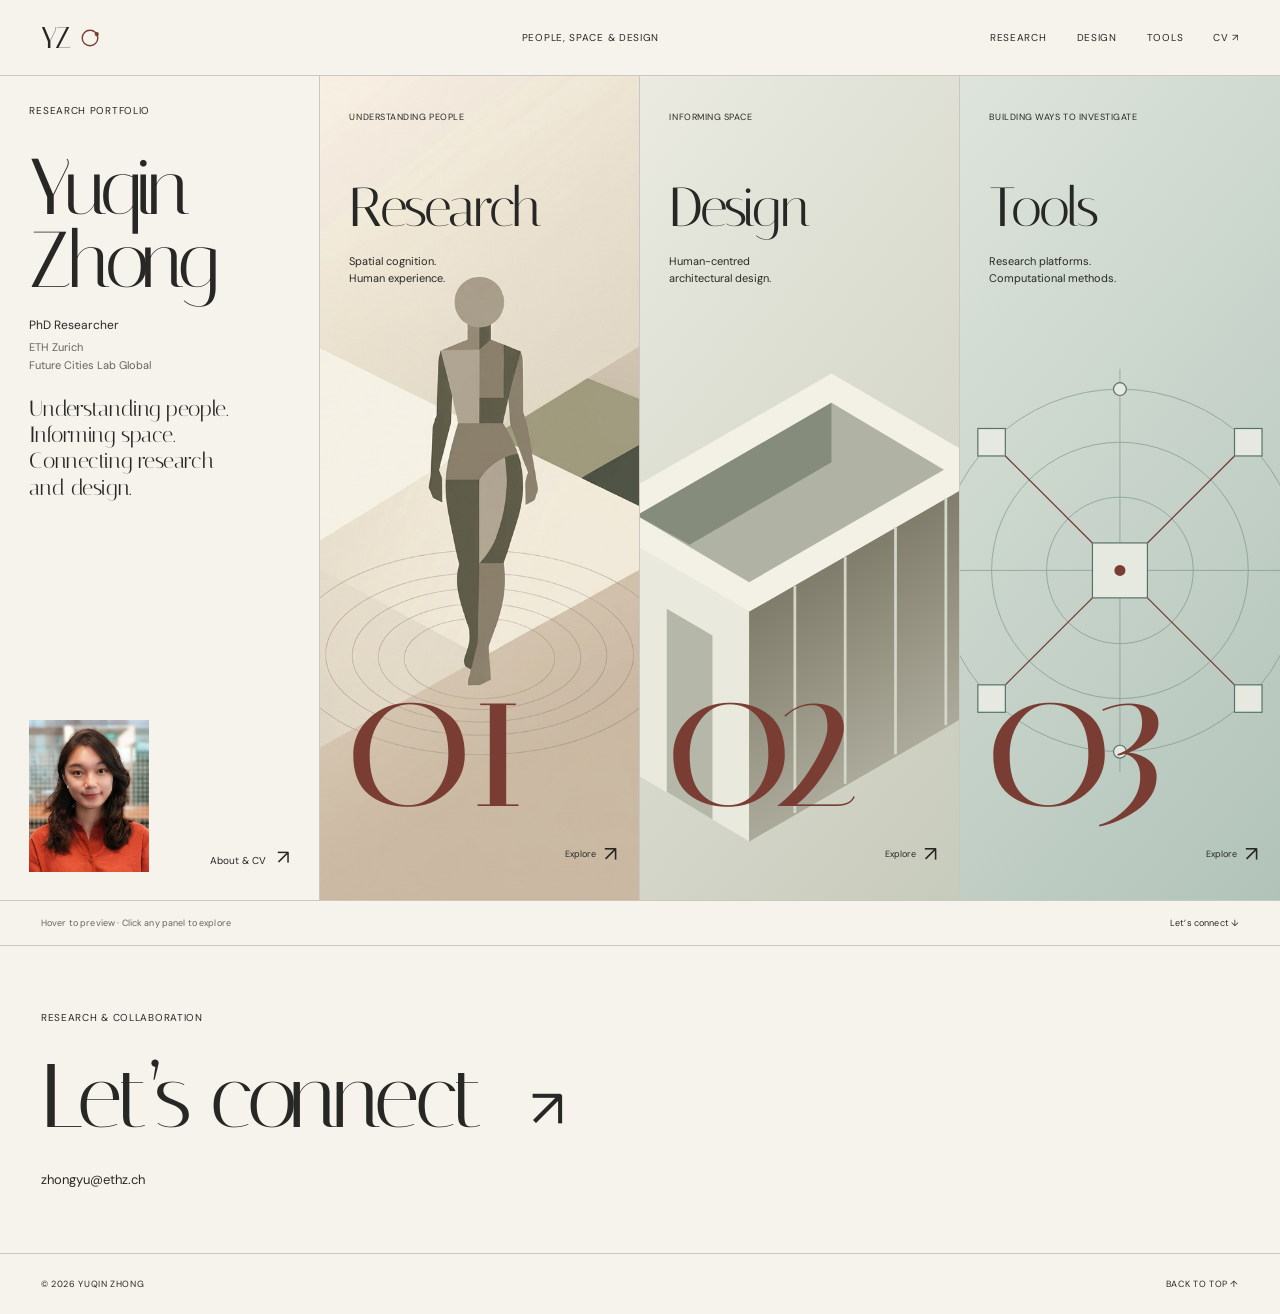
==== commit f55370a9: "Remove period next to name and make entire homepage panels clickable to open subpages" ====
--- a/index.html
+++ b/index.html
@@ -1,8 +1,8 @@
 <!DOCTYPE html><html lang="en"><head><meta charset="UTF-8"><meta name="viewport" content="width=device-width, initial-scale=1.0"><meta name="description" content="Yuqin Zhong — PhD researcher at ETH Zurich and Future Cities Lab Global. Spatial cognition, human behaviour and computational spatial analysis."><title>Yuqin Zhong — People, Space & Design</title><link rel="icon" type="image/svg+xml" href="assets/favicon.svg"><link rel="preconnect" href="https://fonts.googleapis.com"><link rel="preconnect" href="https://fonts.gstatic.com" crossorigin><link href="https://fonts.googleapis.com/css2?family=DM+Sans:wght@400;500;600&family=Italiana&display=swap" rel="stylesheet"><link rel="stylesheet" href="styles.css"><script src="script.js" defer></script></head><body><a class="skip-link" href="#panel-research">Skip to portfolio</a><header class="site-header"><a class="wordmark" href="index.html" aria-label="Yuqin Zhong, home">YZ<span class="mark-dot" aria-hidden="true"><img src="assets/favicon.svg" alt="" width="22" height="22"></span></a><span class="header-caption">People, space & design</span><nav aria-label="Main navigation"><a href="research.html">Research</a><a href="design.html">Design</a><a href="tools.html">Tools</a><a href="cv.html">CV ↗</a></nav></header><main id="top">
 <section class="project-grid" aria-label="Introduction and portfolio areas">
-<a class="identity-panel" href="cv.html" aria-label="Yuqin Zhong — introduction and CV"><span class="eyebrow">Research portfolio</span><h1>Yuqin<br>Zhong<span class="name-period">.</span></h1><p class="identity-role">PhD Researcher</p><p class="identity-affiliation">ETH Zurich<br>Future Cities Lab Global</p><p class="identity-intro">Understanding people.<br>Informing space.<br>Connecting research<br>and design.</p><div class="identity-bottom"><img src="assets/portrait.jpg" alt="Yuqin Zhong" width="130" height="164"><span>About & CV <span aria-hidden="true">↗</span></span></div></a>
-<details class="project project-research" id="panel-research"><summary aria-controls="research-overview"><img class="project-art" src="assets/editorial/human-study.png" alt="" width="600" height="900"><span class="project-heading"><span class="project-category">Understanding people</span><span class="project-title">Research</span><span class="project-subtitle">Spatial cognition.<br>Human experience.</span></span><span class="project-number" aria-hidden="true">01</span><span class="project-bottom"><span class="reveal-label">Discover <span class="toggle-symbol" aria-hidden="true">+</span></span></span></summary><div class="project-description" id="research-overview"><p class="detail-lead">How do people experience space?</p><p>Behavioural experiments, multimodal human-response data and computational spatial analysis.</p><div class="method-list"><span>PhD research projects</span><span>Pedestrian crowd distribution</span><span>Retail podia & the urban realm</span></div><a class="section-link" href="research.html">Explore research <span aria-hidden="true">↗</span></a></div></details>
-<details class="project project-design" id="panel-design"><summary aria-controls="design-overview"><img class="project-art" src="assets/editorial/practice.svg" alt="" width="600" height="900"><span class="project-heading"><span class="project-category">Informing space</span><span class="project-title">Design</span><span class="project-subtitle">Human-centred<br>architectural design.</span></span><span class="project-number" aria-hidden="true">02</span><span class="project-bottom"><span class="reveal-label">Discover <span class="toggle-symbol" aria-hidden="true">+</span></span></span></summary><div class="project-description" id="design-overview"><p class="detail-lead">Designing for human experience.</p><p>Computational architectural design and industry collaborations informed by human perception, wayfinding and spatial cognition.</p><div class="method-list"><span>UNStudio collaboration</span><span>WOHA collaboration</span><span>Master’s thesis</span></div><a class="section-link" href="design.html">Explore design <span aria-hidden="true">↗</span></a></div></details>
-<details class="project project-tools" id="panel-tools"><summary aria-controls="tools-overview"><img class="project-art" src="assets/editorial/taxonomy.svg" alt="" width="600" height="900"><span class="project-heading"><span class="project-category">Building ways to investigate</span><span class="project-title">Tools</span><span class="project-subtitle">Research platforms.<br>Computational methods.</span></span><span class="project-number" aria-hidden="true">03</span><span class="project-bottom"><span class="reveal-label">Discover <span class="toggle-symbol" aria-hidden="true">+</span></span></span></summary><div class="project-description" id="tools-overview"><p class="detail-lead">Tools for asking better questions.</p><p>Research platform development and simulation workflows for investigating human experience and evaluating spaces.</p><div class="method-list"><span>Move360 research platform</span><span>Pedestrian simulation workflow</span></div><a class="section-link" href="tools.html">Explore tools <span aria-hidden="true">↗</span></a></div></details>
-</section><div class="gallery-caption"><span class="interaction-hint">Hover to discover · Click to keep open</span><a href="#contact">Let’s connect ↓</a></div>
+<a class="identity-panel" href="cv.html" aria-label="Yuqin Zhong — introduction and CV"><span class="eyebrow">Research portfolio</span><h1>Yuqin<br>Zhong</h1><p class="identity-role">PhD Researcher</p><p class="identity-affiliation">ETH Zurich<br>Future Cities Lab Global</p><p class="identity-intro">Understanding people.<br>Informing space.<br>Connecting research<br>and design.</p><div class="identity-bottom"><img src="assets/portrait.jpg" alt="Yuqin Zhong" width="130" height="164"><span>About & CV <span aria-hidden="true">↗</span></span></div></a>
+<details class="project project-research" id="panel-research"><summary aria-controls="research-overview"><img class="project-art" src="assets/editorial/human-study.png" alt="" width="600" height="900"><span class="project-heading"><span class="project-category">Understanding people</span><span class="project-title">Research</span><span class="project-subtitle">Spatial cognition.<br>Human experience.</span></span><span class="project-number" aria-hidden="true">01</span><span class="project-bottom"><span class="reveal-label">Explore <span class="toggle-symbol" aria-hidden="true">↗</span></span></span></summary><div class="project-description" id="research-overview"><p class="detail-lead">How do people experience space?</p><p>Behavioural experiments, multimodal human-response data and computational spatial analysis.</p><div class="method-list"><span>PhD research projects</span><span>Pedestrian crowd distribution</span><span>Retail podia & the urban realm</span></div><a class="section-link" href="research.html">Explore research <span aria-hidden="true">↗</span></a></div></details>
+<details class="project project-design" id="panel-design"><summary aria-controls="design-overview"><img class="project-art" src="assets/editorial/practice.svg" alt="" width="600" height="900"><span class="project-heading"><span class="project-category">Informing space</span><span class="project-title">Design</span><span class="project-subtitle">Human-centred<br>architectural design.</span></span><span class="project-number" aria-hidden="true">02</span><span class="project-bottom"><span class="reveal-label">Explore <span class="toggle-symbol" aria-hidden="true">↗</span></span></span></summary><div class="project-description" id="design-overview"><p class="detail-lead">Designing for human experience.</p><p>Computational architectural design and industry collaborations informed by human perception, wayfinding and spatial cognition.</p><div class="method-list"><span>UNStudio collaboration</span><span>WOHA collaboration</span><span>Master’s thesis</span></div><a class="section-link" href="design.html">Explore design <span aria-hidden="true">↗</span></a></div></details>
+<details class="project project-tools" id="panel-tools"><summary aria-controls="tools-overview"><img class="project-art" src="assets/editorial/taxonomy.svg" alt="" width="600" height="900"><span class="project-heading"><span class="project-category">Building ways to investigate</span><span class="project-title">Tools</span><span class="project-subtitle">Research platforms.<br>Computational methods.</span></span><span class="project-number" aria-hidden="true">03</span><span class="project-bottom"><span class="reveal-label">Explore <span class="toggle-symbol" aria-hidden="true">↗</span></span></span></summary><div class="project-description" id="tools-overview"><p class="detail-lead">Tools for asking better questions.</p><p>Research platform development and simulation workflows for investigating human experience and evaluating spaces.</p><div class="method-list"><span>Move360 research platform</span><span>Pedestrian simulation workflow</span></div><a class="section-link" href="tools.html">Explore tools <span aria-hidden="true">↗</span></a></div></details>
+</section><div class="gallery-caption"><span class="interaction-hint">Hover to preview · Click any panel to explore</span><a href="#contact">Let’s connect ↓</a></div>
 </main><footer id="contact"><div class="contact-top"><span class="eyebrow">Research & collaboration</span><a class="contact-link" href="mailto:zhongyu@ethz.ch">Let’s connect <span aria-hidden="true">↗</span></a><a href="mailto:zhongyu@ethz.ch">zhongyu@ethz.ch</a></div><div class="footer-bottom"><span>© 2026 Yuqin Zhong</span><a href="#top">Back to top ↑</a></div></footer></body></html>
--- a/styles.css
+++ b/styles.css
@@ -56,7 +56,6 @@
 .project[open] .project-art{opacity:.06;transform:scale(1.03)}
 .project[open] .project-number{opacity:0;transform:translateY(20px)}
 .project[open] .art-note{visibility:hidden}
-.project[open] .toggle-symbol{transform:rotate(45deg)}
 .gallery-caption{padding:16px var(--gutter);border-top:1px solid var(--line);border-bottom:1px solid var(--line);display:flex;align-items:center;justify-content:space-between;gap:20px;color:var(--muted);font-size:9px;text-transform:none;letter-spacing:.015em}
 .gallery-caption a{color:var(--ink)}
 .work-section{display:grid;grid-template-columns:1fr 1.45fr;gap:100px;padding:85px var(--gutter);border-bottom:1px solid var(--line);align-items:start}
@@ -116,8 +115,12 @@
 .project-links:empty{display:none}
 .project-links a,.paper-link a{border-bottom:1px solid var(--line);padding-bottom:3px}
 .project-media{margin-top:24px;display:flex;flex-direction:column;gap:16px}
+.project-media:empty{display:none}
 .project-media .image-placeholder{margin-top:0}
-.project-media img,.project-media video{width:100%;height:auto;border:1px solid #d9d3c8;background:#ece8e0}
+.project-media img,.project-media video{width:100%;height:auto;border:1px solid #d9d3c8;background:#fff}
+.pdf-viewer{width:100%;height:560px;border:1px solid #d9d3c8;background:#fff;display:block}
+.video-embed{position:relative;width:100%;aspect-ratio:16/9;border:1px solid #d9d3c8;background:#fff}
+.video-embed iframe{position:absolute;inset:0;width:100%;height:100%;border:0}
 .cv-index{display:flex;flex-wrap:wrap;gap:12px 24px;padding:20px 0;border-top:1px solid var(--line);font-size:9px;line-height:1.8}
 .cv-header .cv-location{font-size:11px;color:var(--muted);margin-top:15px}
 .cv-section-body{min-width:0}
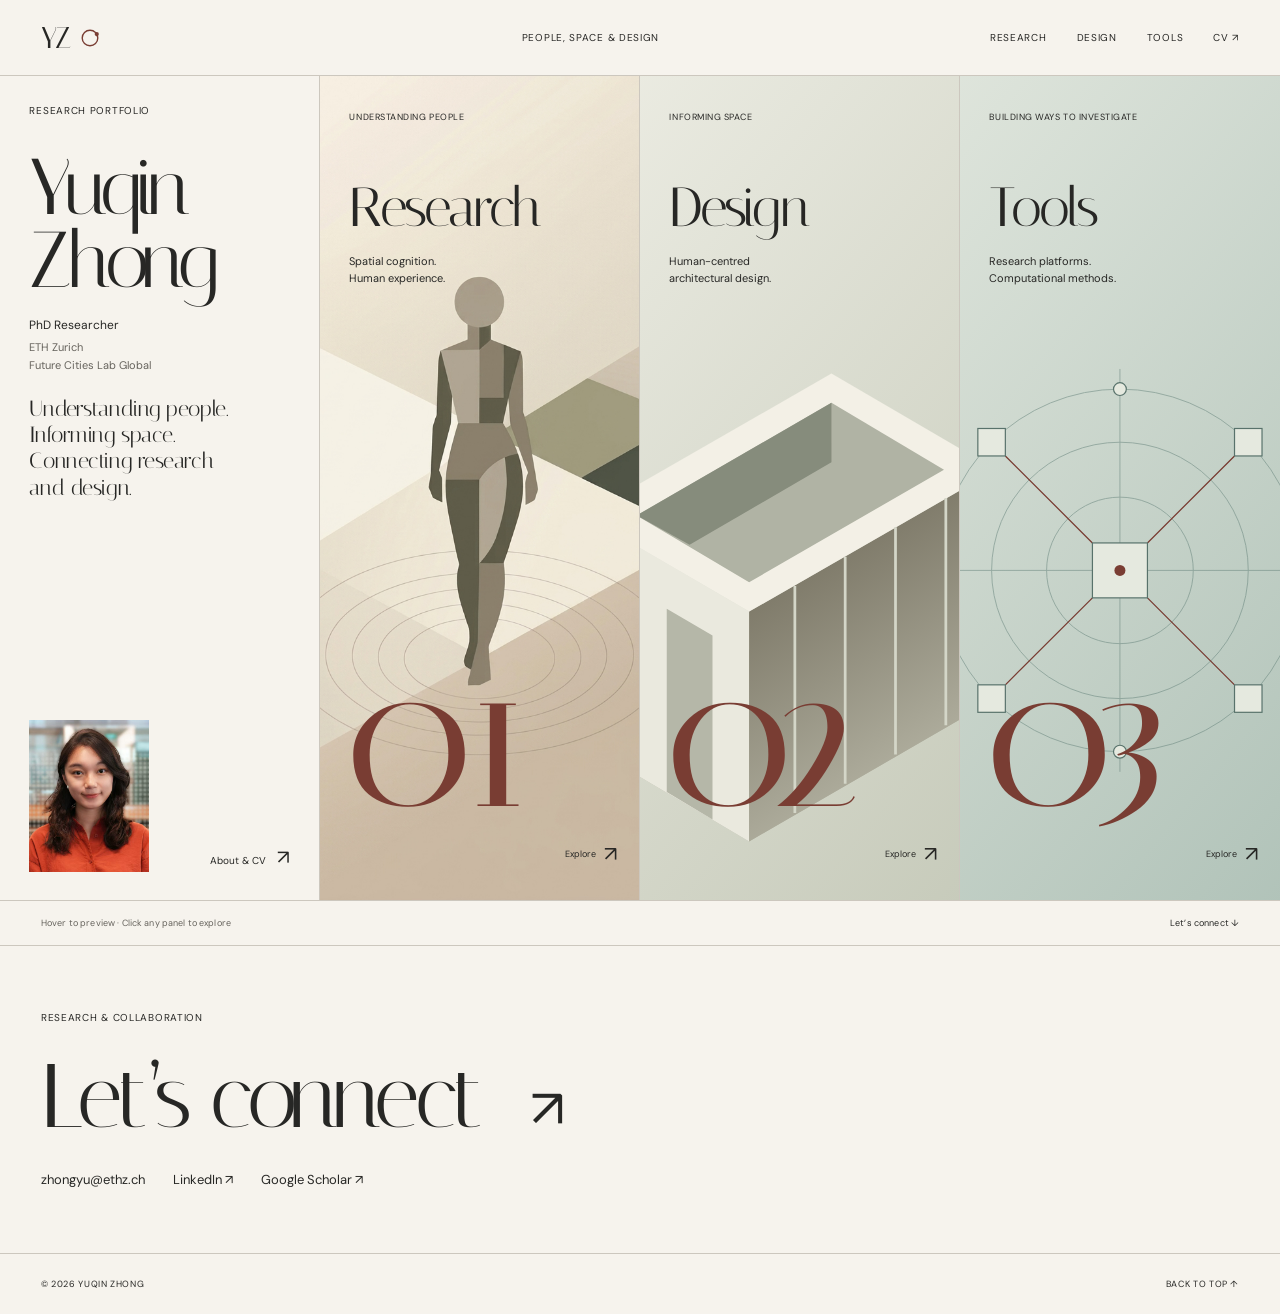
==== commit 5da54975: "Add LinkedIn and Google Scholar to footer and update CV contact details" ====
--- a/index.html
+++ b/index.html
@@ -1,8 +1,8 @@
 <!DOCTYPE html><html lang="en"><head><meta charset="UTF-8"><meta name="viewport" content="width=device-width, initial-scale=1.0"><meta name="description" content="Yuqin Zhong — PhD researcher at ETH Zurich and Future Cities Lab Global. Spatial cognition, human behaviour and computational spatial analysis."><title>Yuqin Zhong — People, Space & Design</title><link rel="icon" type="image/svg+xml" href="assets/favicon.svg"><link rel="preconnect" href="https://fonts.googleapis.com"><link rel="preconnect" href="https://fonts.gstatic.com" crossorigin><link href="https://fonts.googleapis.com/css2?family=DM+Sans:wght@400;500;600&family=Italiana&display=swap" rel="stylesheet"><link rel="stylesheet" href="styles.css"><script src="script.js" defer></script></head><body><a class="skip-link" href="#panel-research">Skip to portfolio</a><header class="site-header"><a class="wordmark" href="index.html" aria-label="Yuqin Zhong, home">YZ<span class="mark-dot" aria-hidden="true"><img src="assets/favicon.svg" alt="" width="22" height="22"></span></a><span class="header-caption">People, space & design</span><nav aria-label="Main navigation"><a href="research.html">Research</a><a href="design.html">Design</a><a href="tools.html">Tools</a><a href="cv.html">CV ↗</a></nav></header><main id="top">
 <section class="project-grid" aria-label="Introduction and portfolio areas">
 <a class="identity-panel" href="cv.html" aria-label="Yuqin Zhong — introduction and CV"><span class="eyebrow">Research portfolio</span><h1>Yuqin<br>Zhong</h1><p class="identity-role">PhD Researcher</p><p class="identity-affiliation">ETH Zurich<br>Future Cities Lab Global</p><p class="identity-intro">Understanding people.<br>Informing space.<br>Connecting research<br>and design.</p><div class="identity-bottom"><img src="assets/portrait.jpg" alt="Yuqin Zhong" width="130" height="164"><span>About & CV <span aria-hidden="true">↗</span></span></div></a>
-<details class="project project-research" id="panel-research"><summary aria-controls="research-overview"><img class="project-art" src="assets/editorial/human-study.png" alt="" width="600" height="900"><span class="project-heading"><span class="project-category">Understanding people</span><span class="project-title">Research</span><span class="project-subtitle">Spatial cognition.<br>Human experience.</span></span><span class="project-number" aria-hidden="true">01</span><span class="project-bottom"><span class="reveal-label">Explore <span class="toggle-symbol" aria-hidden="true">↗</span></span></span></summary><div class="project-description" id="research-overview"><p class="detail-lead">How do people experience space?</p><p>Behavioural experiments, multimodal human-response data and computational spatial analysis.</p><div class="method-list"><span>PhD research projects</span><span>Pedestrian crowd distribution</span><span>Retail podia & the urban realm</span></div><a class="section-link" href="research.html">Explore research <span aria-hidden="true">↗</span></a></div></details>
+<details class="project project-research" id="panel-research"><summary aria-controls="research-overview"><img class="project-art" src="assets/editorial/human-study.png" alt="" width="600" height="900"><span class="project-heading"><span class="project-category">Understanding people</span><span class="project-title">Research</span><span class="project-subtitle">Spatial cognition.<br>Human experience.</span></span><span class="project-number" aria-hidden="true">01</span><span class="project-bottom"><span class="reveal-label">Explore <span class="toggle-symbol" aria-hidden="true">↗</span></span></span></summary><div class="project-description" id="research-overview"><p class="detail-lead">How do people experience space?</p><p>Behavioural experiments, multimodal human-response data and computational spatial analysis.</p><div class="method-list"><span>Design intention vs user experience</span><span>Computational spatial analysis</span><span>Architectural cognition in practice</span><span>Pedestrian crowd distribution</span><span>Retail podia & the urban realm</span></div><a class="section-link" href="research.html">Explore research <span aria-hidden="true">↗</span></a></div></details>
 <details class="project project-design" id="panel-design"><summary aria-controls="design-overview"><img class="project-art" src="assets/editorial/practice.svg" alt="" width="600" height="900"><span class="project-heading"><span class="project-category">Informing space</span><span class="project-title">Design</span><span class="project-subtitle">Human-centred<br>architectural design.</span></span><span class="project-number" aria-hidden="true">02</span><span class="project-bottom"><span class="reveal-label">Explore <span class="toggle-symbol" aria-hidden="true">↗</span></span></span></summary><div class="project-description" id="design-overview"><p class="detail-lead">Designing for human experience.</p><p>Computational architectural design and industry collaborations informed by human perception, wayfinding and spatial cognition.</p><div class="method-list"><span>UNStudio collaboration</span><span>WOHA collaboration</span><span>Master’s thesis</span></div><a class="section-link" href="design.html">Explore design <span aria-hidden="true">↗</span></a></div></details>
 <details class="project project-tools" id="panel-tools"><summary aria-controls="tools-overview"><img class="project-art" src="assets/editorial/taxonomy.svg" alt="" width="600" height="900"><span class="project-heading"><span class="project-category">Building ways to investigate</span><span class="project-title">Tools</span><span class="project-subtitle">Research platforms.<br>Computational methods.</span></span><span class="project-number" aria-hidden="true">03</span><span class="project-bottom"><span class="reveal-label">Explore <span class="toggle-symbol" aria-hidden="true">↗</span></span></span></summary><div class="project-description" id="tools-overview"><p class="detail-lead">Tools for asking better questions.</p><p>Research platform development and simulation workflows for investigating human experience and evaluating spaces.</p><div class="method-list"><span>Move360 research platform</span><span>Pedestrian simulation workflow</span></div><a class="section-link" href="tools.html">Explore tools <span aria-hidden="true">↗</span></a></div></details>
 </section><div class="gallery-caption"><span class="interaction-hint">Hover to preview · Click any panel to explore</span><a href="#contact">Let’s connect ↓</a></div>
-</main><footer id="contact"><div class="contact-top"><span class="eyebrow">Research & collaboration</span><a class="contact-link" href="mailto:zhongyu@ethz.ch">Let’s connect <span aria-hidden="true">↗</span></a><a href="mailto:zhongyu@ethz.ch">zhongyu@ethz.ch</a></div><div class="footer-bottom"><span>© 2026 Yuqin Zhong</span><a href="#top">Back to top ↑</a></div></footer></body></html>
+</main><footer id="contact"><div class="contact-top"><span class="eyebrow">Research & collaboration</span><a class="contact-link" href="mailto:zhongyu@ethz.ch">Let’s connect <span aria-hidden="true">↗</span></a><div class="contact-meta"><a href="mailto:zhongyu@ethz.ch">zhongyu@ethz.ch</a><a href="https://www.linkedin.com/in/yuqin-zhong-539b4711b/" target="_blank" rel="noopener">LinkedIn ↗</a><a href="https://scholar.google.com/citations?user=FOmfnWUAAAAJ&hl=en" target="_blank" rel="noopener">Google Scholar ↗</a></div></div><div class="footer-bottom"><span>© 2026 Yuqin Zhong</span><a href="#top">Back to top ↑</a></div></footer></body></html>
--- a/styles.css
+++ b/styles.css
@@ -79,7 +79,7 @@
 .contact-top{display:flex;flex-direction:column;align-items:flex-start;padding:65px var(--gutter);gap:24px}
 .contact-link{font-family:var(--serif);font-size:clamp(46px,7vw,110px);line-height:1.1;letter-spacing:-.05em}
 .contact-link span{font-family:var(--sans);font-size:.6em;margin-left:30px}
-.contact-top>a:last-child{font-size:13px}
+.contact-meta{display:flex;flex-wrap:wrap;gap:12px 28px;font-size:13px}
 .footer-bottom{padding:24px var(--gutter);border-top:1px solid var(--line);display:flex;justify-content:space-between;gap:20px;font-size:9px}
 .cv-main{max-width:1150px;margin:auto;padding:45px var(--gutter) 70px}
 .back-link{display:inline-block;margin-bottom:60px}
